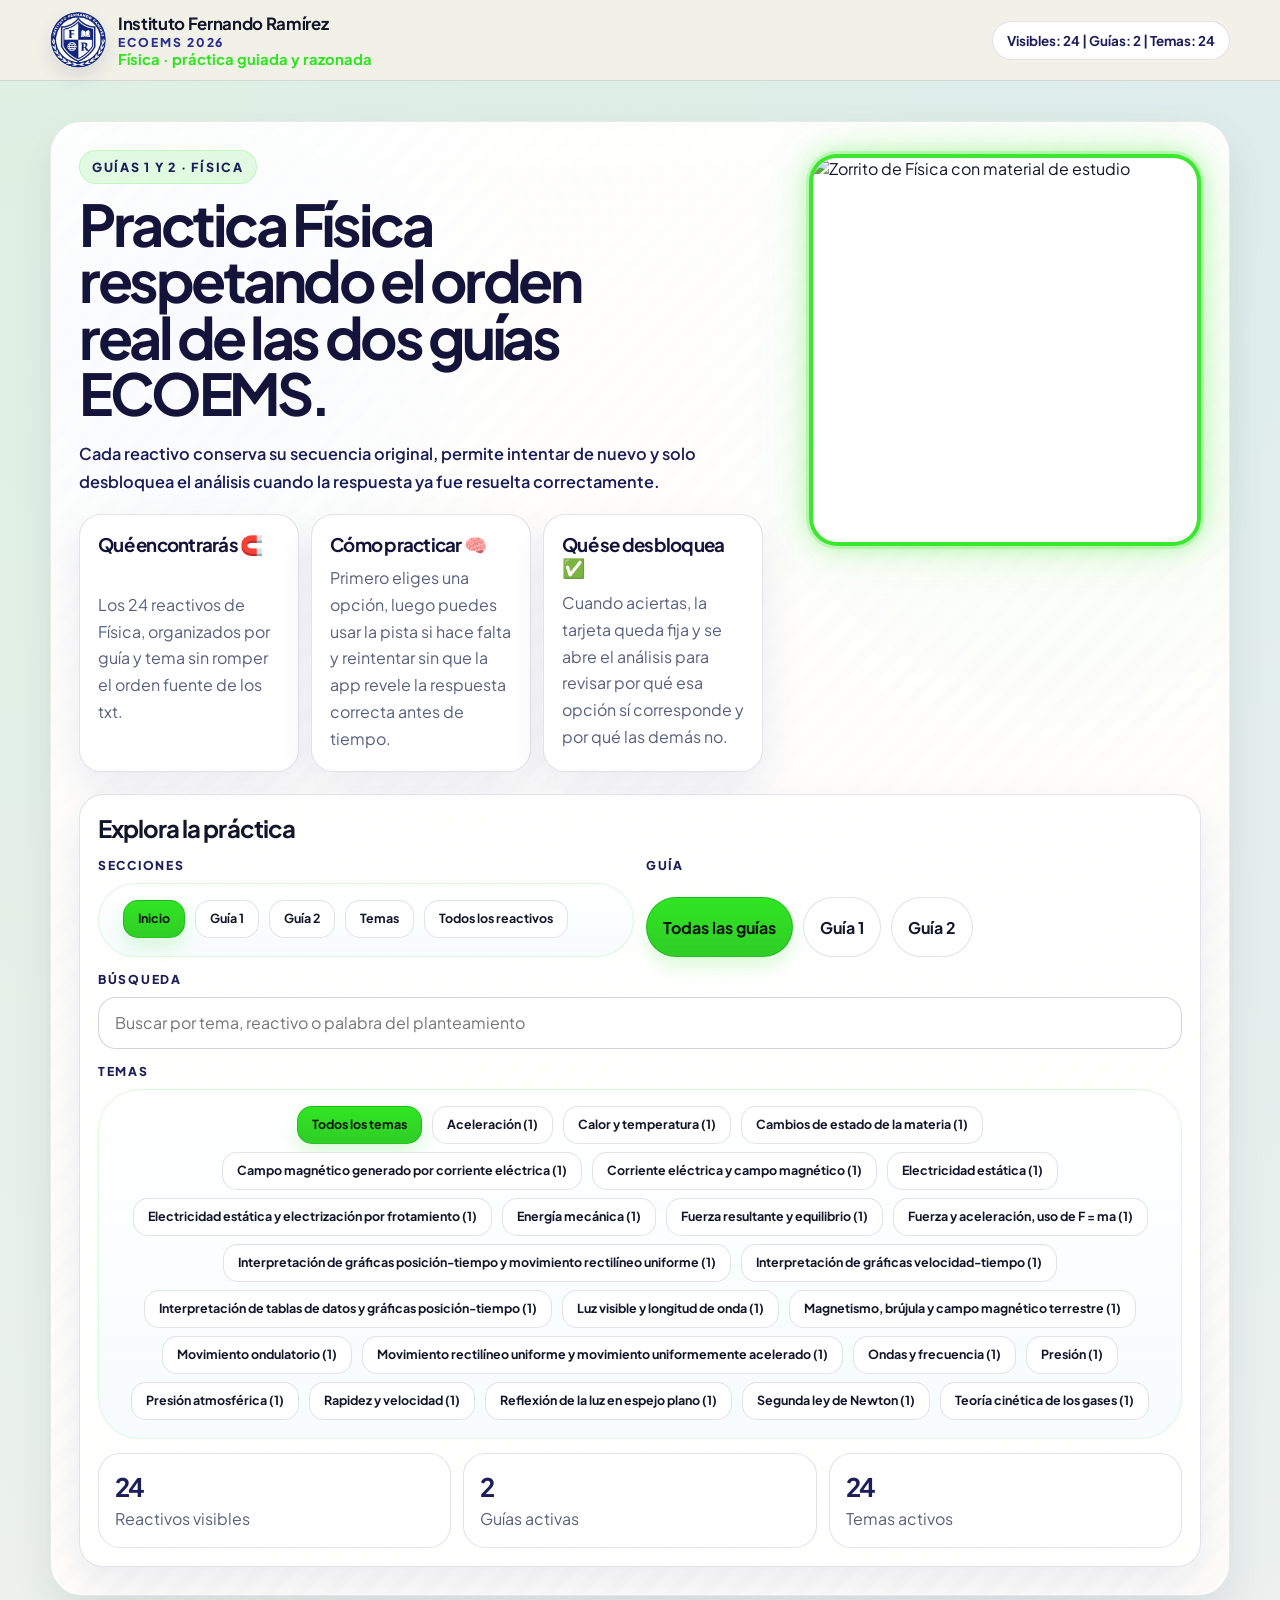
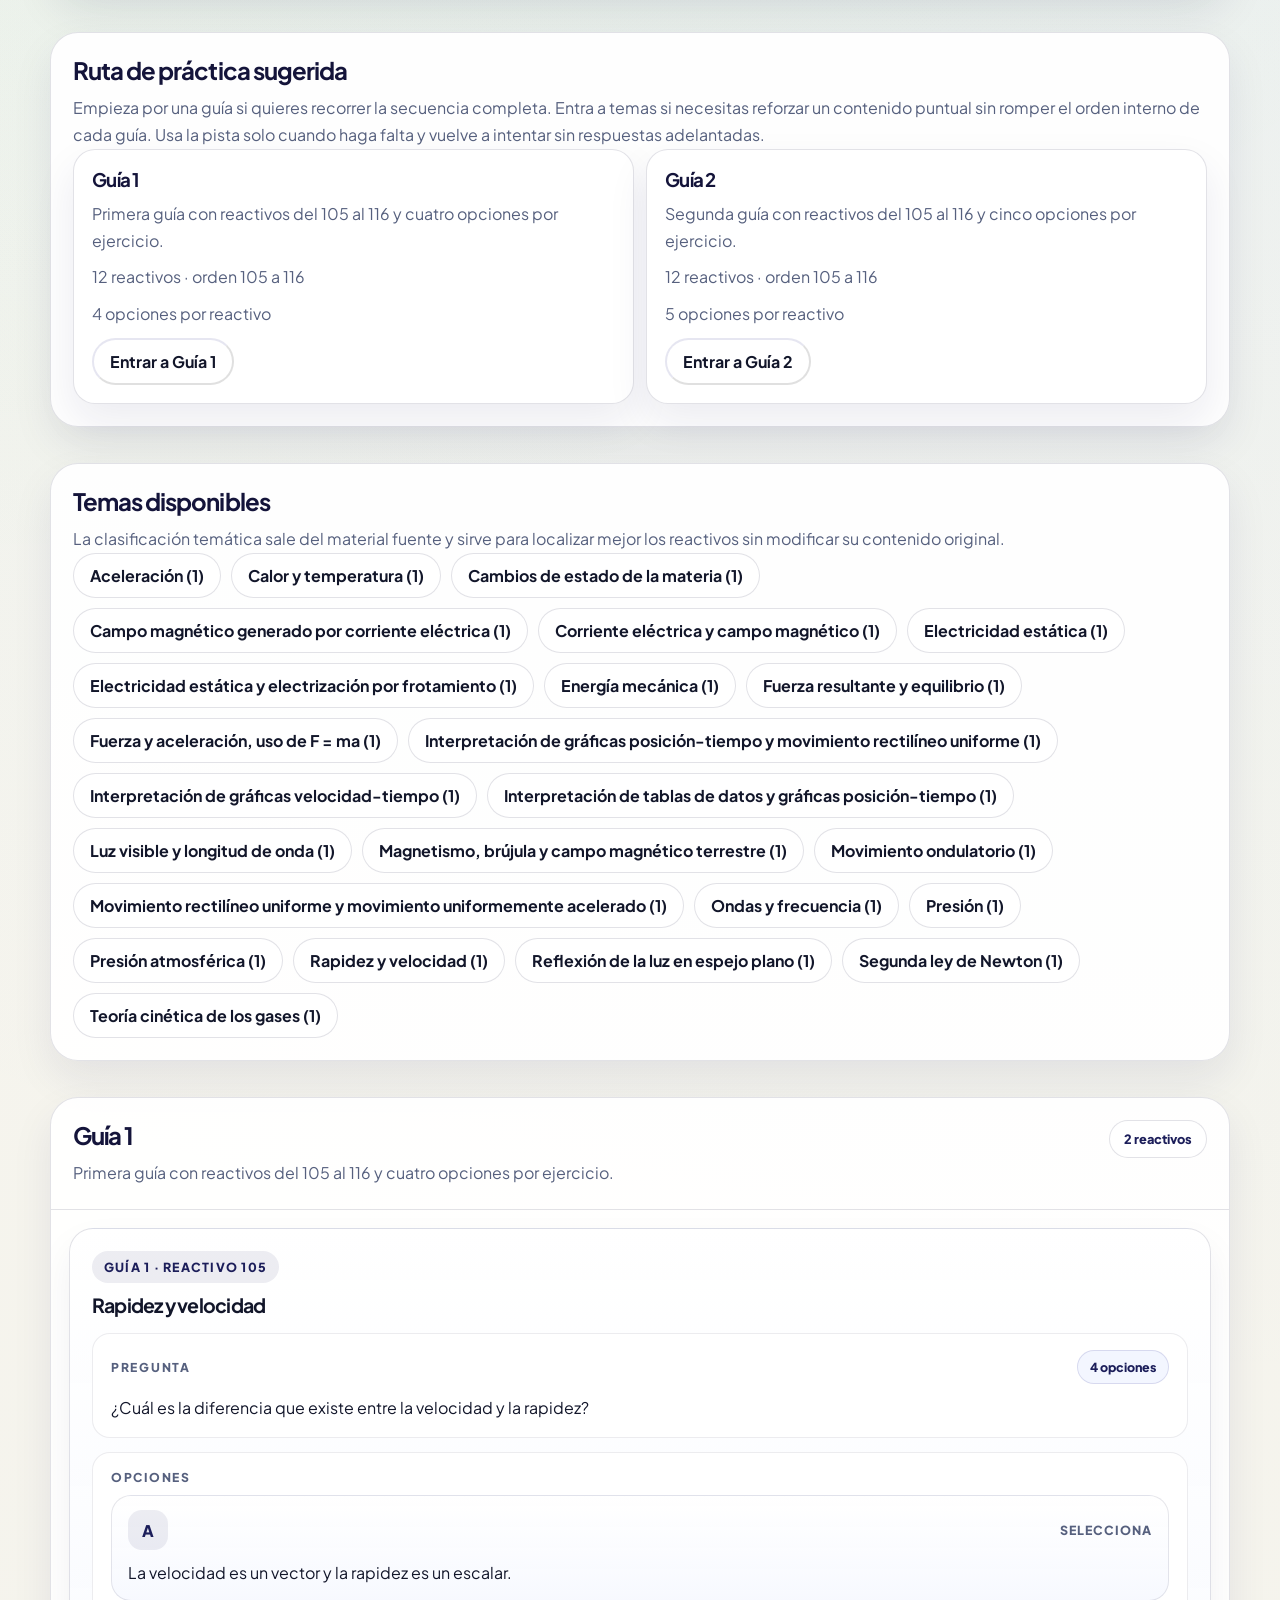
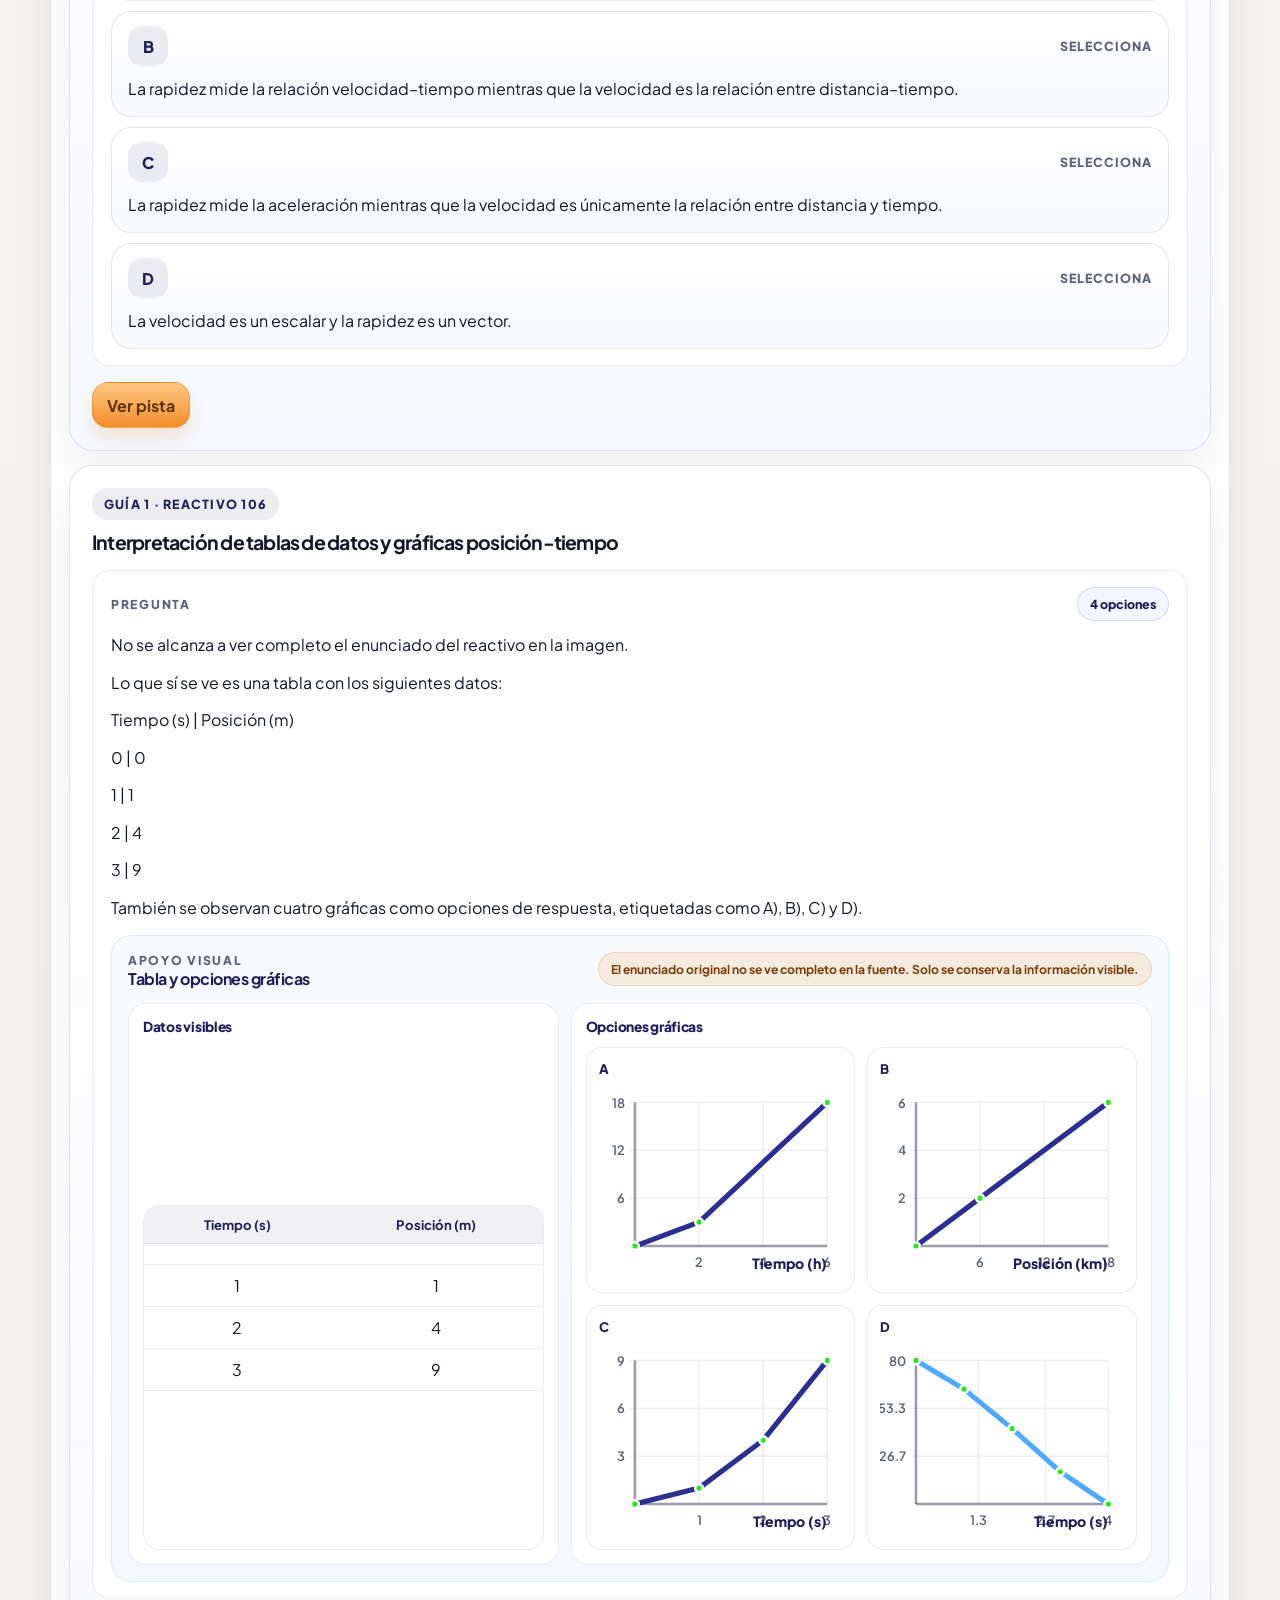
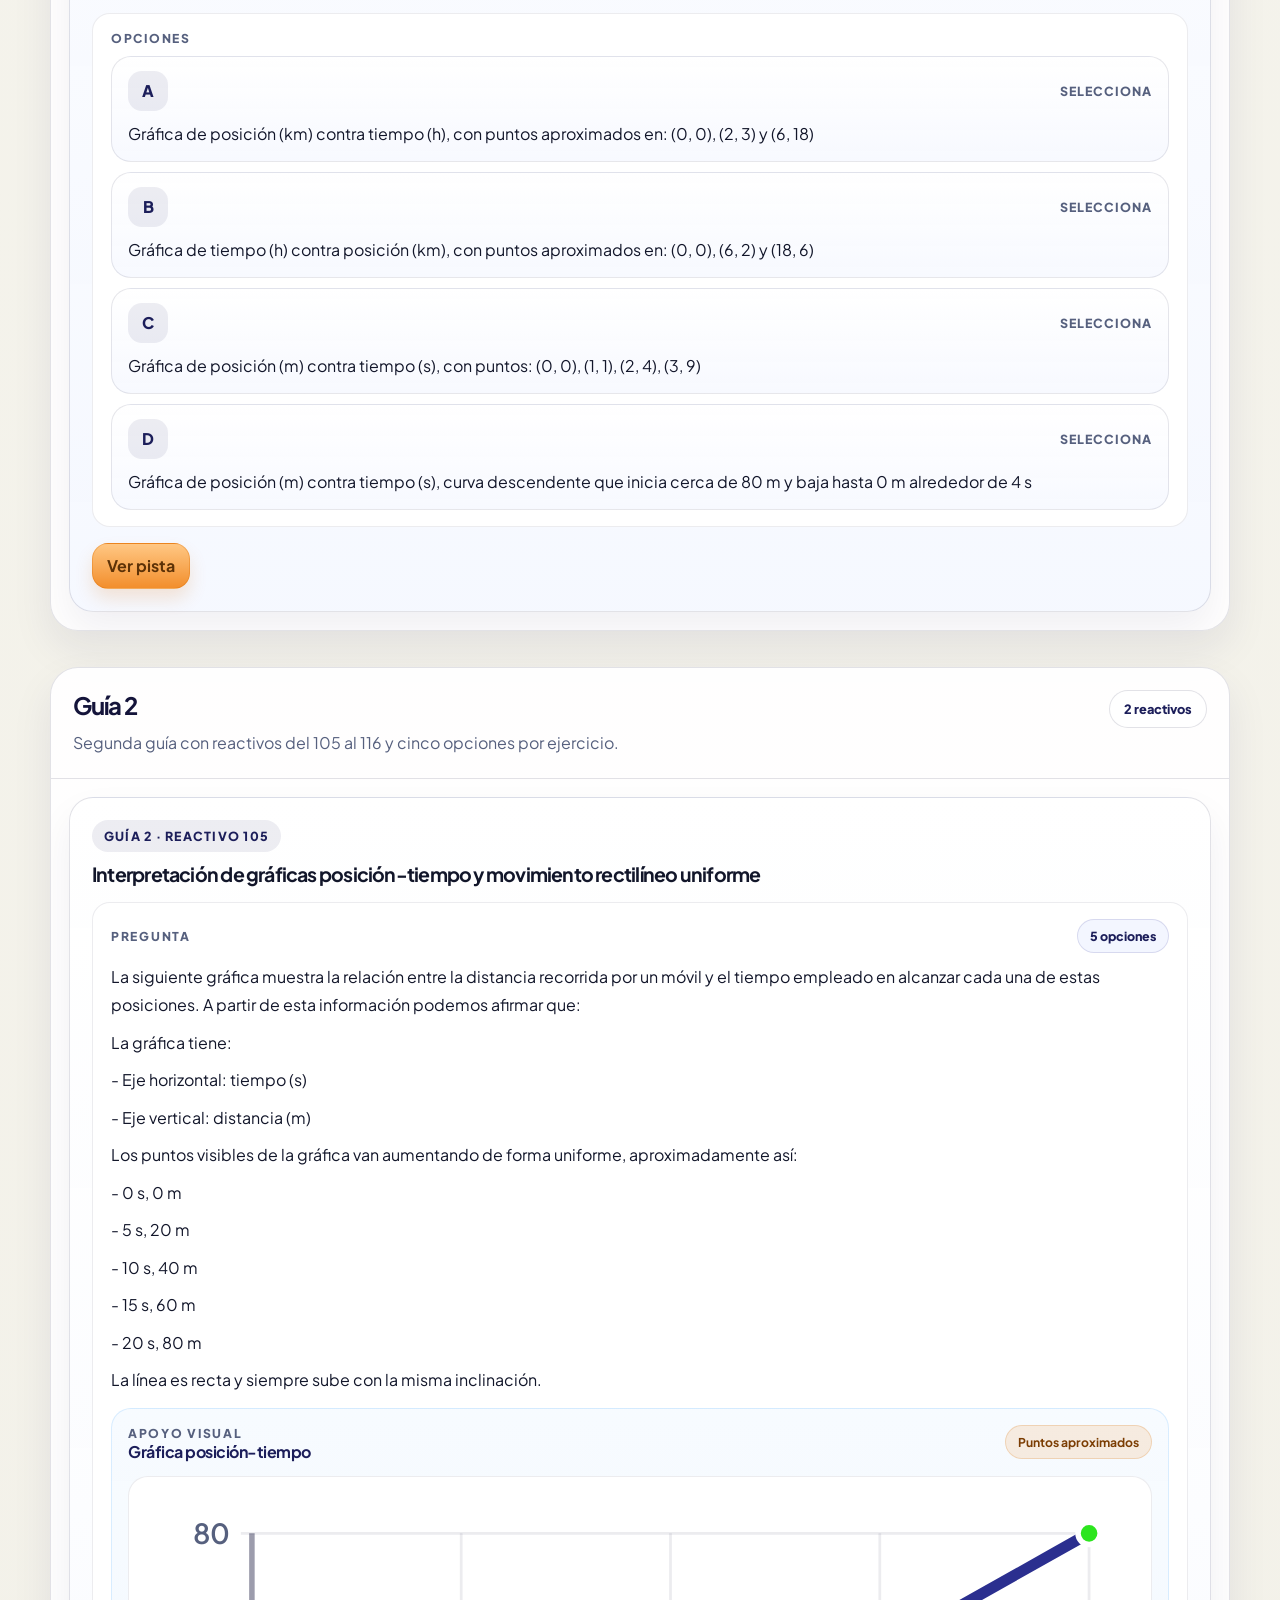
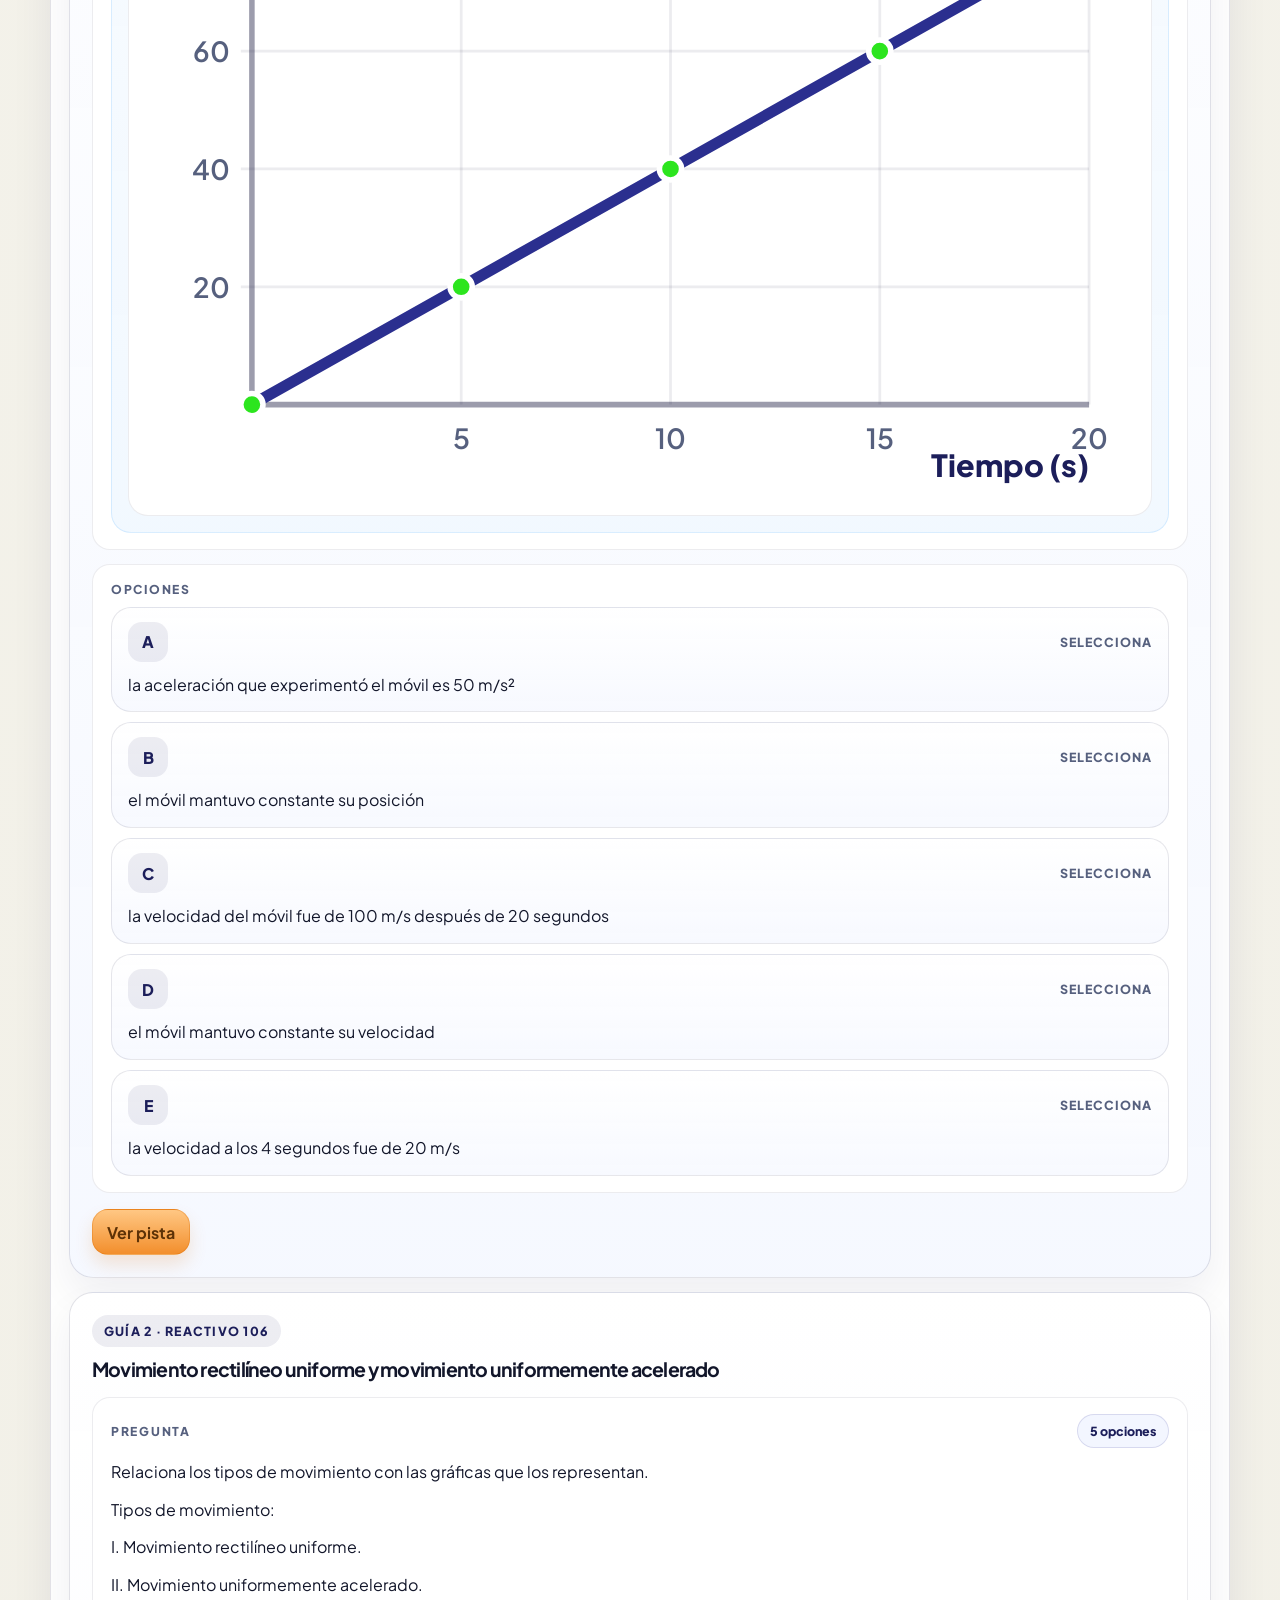
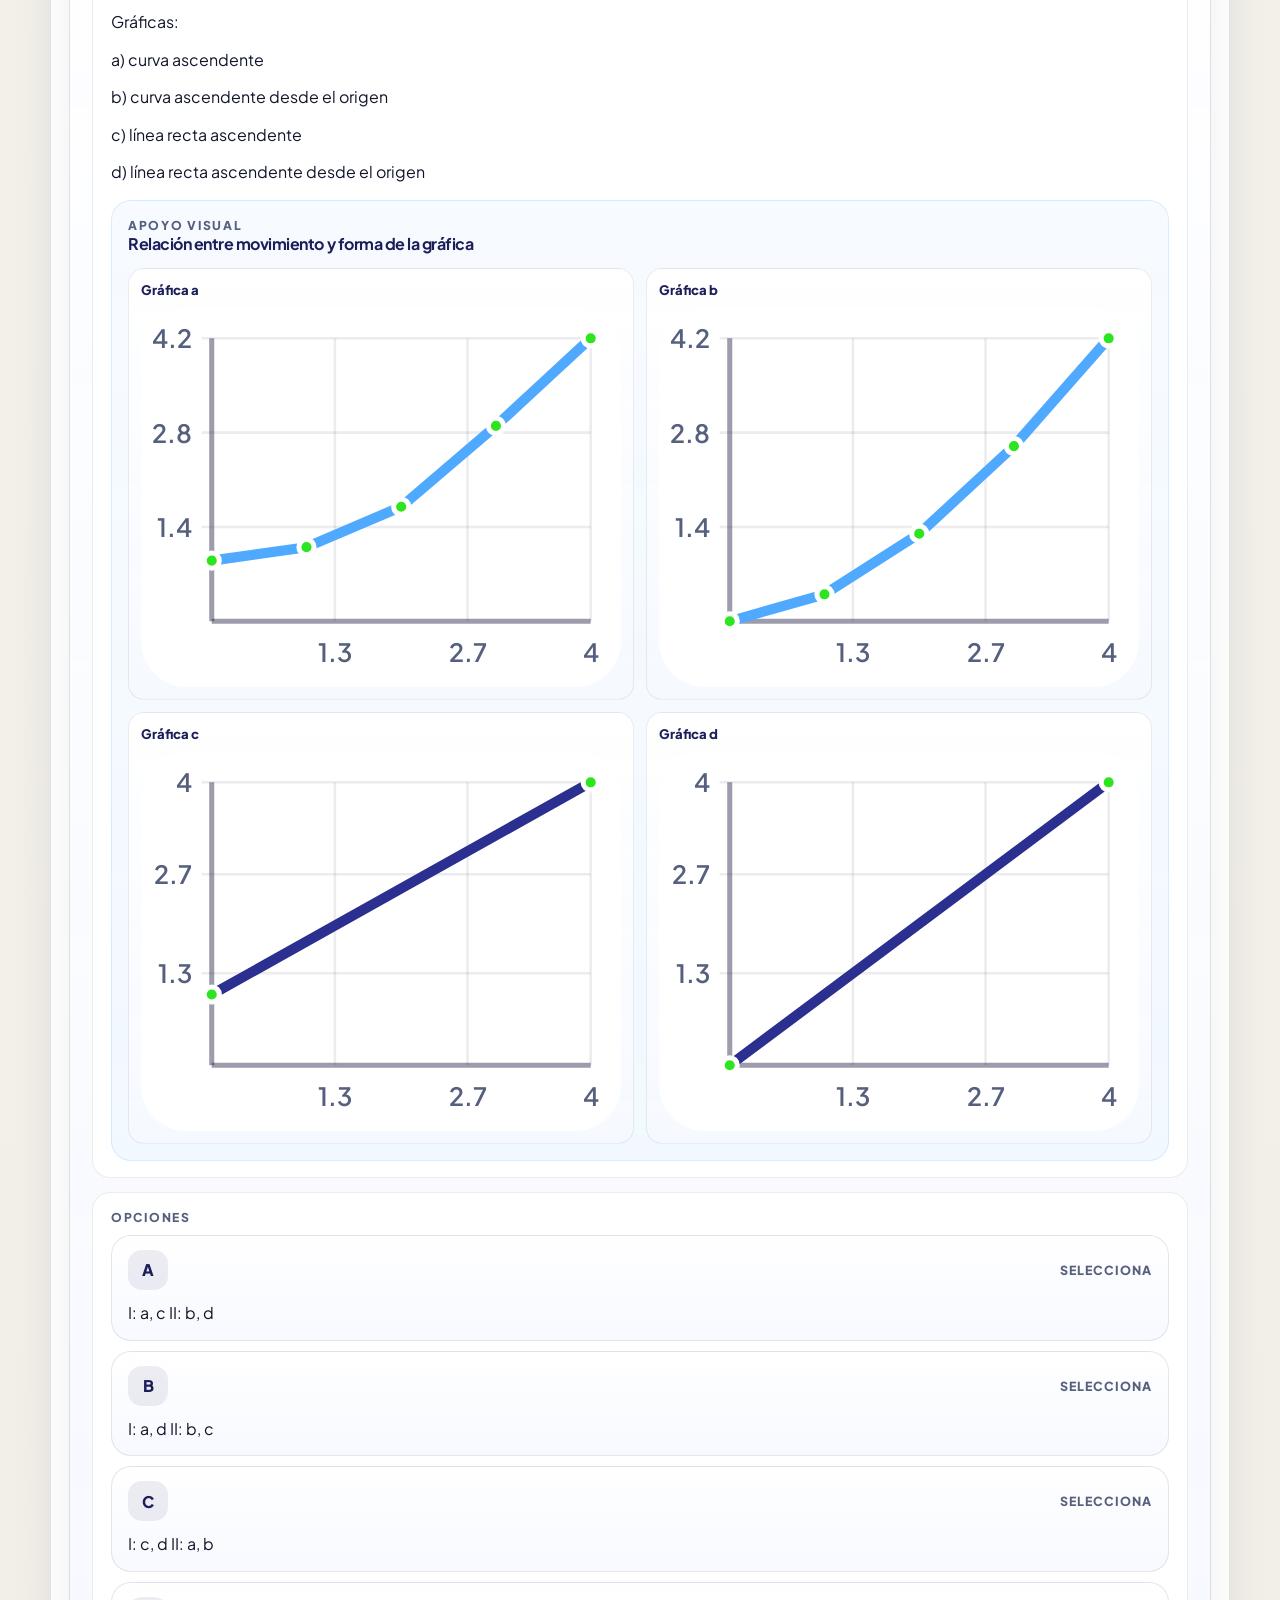
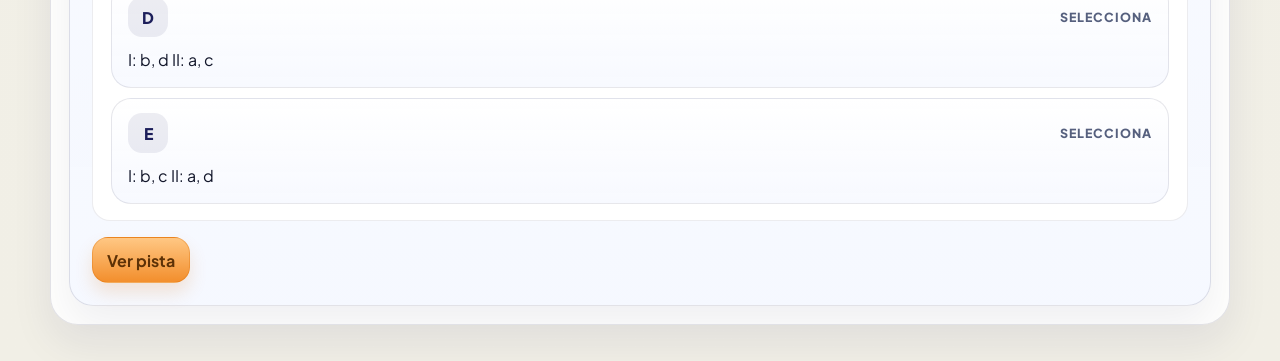
==== index-fisica.html @ e9c0f333 "Add ECOEMS physics practice app" ====
<!doctype html>
<html lang="es">
<head>
  <meta charset="UTF-8">
  <meta name="viewport" content="width=device-width,initial-scale=1">
  <title>IFR | Física</title>
  <meta name="description" content="Aplicación de práctica para Física ECOEMS 2026 con pistas breves y análisis desbloqueable tras el acierto.">
  <link rel="icon" href="favicon.svg" type="image/svg+xml">
  <link rel="preconnect" href="https://fonts.googleapis.com">
  <link rel="preconnect" href="https://fonts.gstatic.com" crossorigin>
  <link href="https://fonts.googleapis.com/css2?family=Plus+Jakarta+Sans:wght@400;500;600;700;800&display=swap" rel="stylesheet">
  <link rel="stylesheet" href="fisica-styles.css?v=20260325a">
</head>
<body>
  <header class="top">
    <div class="top-inner">
      <div class="brand">
        <img src="escudo-ifr-real.jpg" alt="Escudo del Instituto Fernando Ramírez">
        <div>
          <strong>Instituto Fernando Ramírez</strong>
          <small>ECOEMS 2026</small>
          <span>Física · práctica guiada y razonada</span>
        </div>
      </div>
      <div class="top-stats" id="topStats"></div>
    </div>
  </header>

  <main>
    <section class="hero" id="topAnchor">
      <div class="hero-copy">
        <div class="hero-intro">
          <span class="pill">Guías 1 y 2 · Física</span>
          <h1>Practica Física respetando el orden real de las dos guías ECOEMS.</h1>
        </div>
        <p class="lead">Cada reactivo conserva su secuencia original, permite intentar de nuevo y solo desbloquea el análisis cuando la respuesta ya fue resuelta correctamente.</p>

        <div class="guide-notes">
          <article class="note">
            <h3>Qué encontrarás 🧲</h3>
            <p>Los 24 reactivos de Física, organizados por guía y tema sin romper el orden fuente de los txt.</p>
          </article>
          <article class="note">
            <h3>Cómo practicar 🧠</h3>
            <p>Primero eliges una opción, luego puedes usar la pista si hace falta y reintentar sin que la app revele la respuesta correcta antes de tiempo.</p>
          </article>
          <article class="note">
            <h3>Qué se desbloquea ✅</h3>
            <p>Cuando aciertas, la tarjeta queda fija y se abre el análisis para revisar por qué esa opción sí corresponde y por qué las demás no.</p>
          </article>
        </div>
      </div>

      <aside class="hero-side">
        <div class="hero-visual">
          <img class="hero-fox" src="Gemini_Generated_Image_6k300n6k300n6k30.png" alt="Zorrito de Física con material de estudio">
        </div>
      </aside>

      <div class="filter-panel">
        <h2>Explora la práctica</h2>
        <div class="rows">
          <div class="control-block">
            <span class="control-label">Secciones</span>
            <nav class="preset-nav hero-nav" id="presetNav"></nav>
          </div>
          <div class="control-block">
            <span class="control-label">Guía</span>
            <div class="guide-chips" id="guideChips"></div>
          </div>
        </div>
        <div class="control-block">
          <span class="control-label">Búsqueda</span>
          <input id="searchInput" class="search-input" type="search" placeholder="Buscar por tema, reactivo o palabra del planteamiento">
        </div>
        <div class="control-block">
          <span class="control-label">Temas</span>
          <div class="topic-chips hero-nav compact-topics" id="topicChips"></div>
        </div>
        <div class="sum" id="metrics"></div>
      </div>
    </section>

    <section class="content" id="content"></section>
    <section class="empty" id="empty" hidden>
      <h2>No hay reactivos con ese filtro.</h2>
      <p>Ajusta la búsqueda, cambia de tema o vuelve a una vista más amplia.</p>
    </section>
  </main>

  <button class="to-top" id="toTop" type="button" aria-label="Volver al inicio" title="Volver al inicio">↑</button>

  <script src="fisica-data.js?v=20260325a"></script>
  <script src="fisica-app.js?v=20260325a"></script>
</body>
</html>
---- fisica-styles.css ----
:root{
  --n1:#1C1E5A;
  --n2:#14143A;
  --n3:#2B2F8F;
  --g:#2CE51E;
  --ok:#117D21;
  --bad:#C24529;
  --warn:#F28C28;
  --warn-deep:#D86F06;
  --sky:#4fa9ff;
  --ink:#12162a;
  --muted:#56607e;
  --line:rgba(20,20,58,.12);
  --line-strong:rgba(20,20,58,.18);
  --shadow:0 22px 52px rgba(17,22,65,.08);
  --radius-xl:30px;
  --radius-lg:24px;
  --radius-md:18px;
}
*{box-sizing:border-box}
html{scroll-behavior:smooth}
[hidden]{display:none !important}
body{
  margin:0;
  font-family:"Plus Jakarta Sans",sans-serif;
  color:var(--ink);
  background:
    radial-gradient(circle at top left,rgba(44,229,30,.07),transparent 22%),
    radial-gradient(circle at top right,rgba(79,169,255,.12),transparent 30%),
    linear-gradient(180deg,#f7f6f0 0%,#f1efe6 100%);
}
button,input{font:inherit}
button{cursor:pointer}
h1,h2,h3,h4,p{margin:0}
table{border-collapse:collapse;width:100%}
.top{
  position:sticky;
  top:0;
  z-index:50;
  background:rgba(244,241,232,.9);
  backdrop-filter:blur(14px);
  border-bottom:1px solid var(--line);
}
.top-inner,main{
  width:min(1180px,calc(100% - 24px));
  margin:0 auto;
}
.top-inner{
  display:flex;
  align-items:center;
  justify-content:space-between;
  gap:16px;
  padding:12px 0;
}
.brand{display:flex;align-items:center;gap:12px;min-width:0}
.brand img{
  width:56px;
  height:56px;
  object-fit:cover;
  border-radius:50%;
  box-shadow:0 8px 18px rgba(28,30,90,.12);
  background:#fff;
}
.brand small,.brand strong,.brand span{display:block}
.brand small{
  font-size:.76rem;
  letter-spacing:.16em;
  text-transform:uppercase;
  color:var(--n3);
  font-weight:800;
}
.brand strong{font-size:1.05rem;letter-spacing:-.02em}
.brand span{color:var(--g);font-size:.92rem;font-weight:700}
.top-stats{
  padding:10px 14px;
  border:1px solid var(--line);
  border-radius:999px;
  background:#fff;
  font-size:.84rem;
  font-weight:700;
  color:var(--n1);
}
main{padding:22px 0 36px}
.hero{
  margin-top:18px;
  display:grid;
  grid-template-columns:minmax(0,1fr) 410px;
  gap:22px 28px;
  align-items:start;
  padding:28px;
  border-radius:32px;
  background:
    linear-gradient(180deg,rgba(255,255,255,.76),rgba(255,255,255,.42)),
    radial-gradient(circle at 12% 14%,rgba(79,169,255,.12),transparent 22%),
    radial-gradient(circle at 86% 18%,rgba(44,229,30,.12),transparent 24%),
    repeating-linear-gradient(135deg,rgba(28,30,90,.015) 0,rgba(28,30,90,.015) 10px,transparent 10px,transparent 22px),
    #fffdf9;
  border:1px solid rgba(20,20,58,.08);
  box-shadow:0 18px 42px rgba(17,22,65,.08);
}
.hero-copy{
  display:grid;
  gap:18px;
  align-content:start;
}
.hero-intro{display:grid;gap:12px}
.pill{
  display:inline-flex;
  align-items:center;
  gap:8px;
  width:max-content;
  padding:8px 12px;
  border-radius:999px;
  background:rgba(44,229,30,.12);
  border:1px solid rgba(44,229,30,.18);
  color:var(--n1);
  font-size:.78rem;
  text-transform:uppercase;
  letter-spacing:.14em;
  font-weight:800;
}
.hero h1{
  font-size:clamp(2rem,4.8vw,3.6rem);
  line-height:.98;
  letter-spacing:-.06em;
  max-width:13ch;
  color:var(--n2);
}
.hero p{color:var(--muted);line-height:1.72}
.hero .lead{
  color:var(--n1);
  font-size:1.02rem;
  font-weight:600;
  max-width:60ch;
}
.guide-notes,.filter-panel{grid-column:1/-1}
.preset-nav,.guide-chips,.topic-chips,.quick-topics{display:flex;flex-wrap:wrap;gap:10px}
.preset-nav button,.guide-chips button,.topic-chips button,.quick-topics button,.to-top{
  border:1px solid transparent;
  transition:transform .2s ease,box-shadow .2s ease,border-color .2s ease,background .2s ease,color .2s ease;
}
.preset-nav button,.guide-chips button,.topic-chips button,.quick-topics button,.chip,.action{
  padding:11px 16px;
  border-radius:999px;
  font-weight:700;
  background:#fff;
  color:var(--ink);
  border-color:var(--line);
}
.preset-nav button.active,.guide-chips button.active,.topic-chips button.active,.quick-topics button.active,.chip.active{
  background:linear-gradient(180deg,rgba(44,229,30,.98),rgba(35,202,25,.94));
  color:#08110a;
  border-color:rgba(17,125,33,.34);
  box-shadow:0 10px 18px rgba(44,229,30,.16);
}
.preset-nav button:hover,.guide-chips button:hover,.topic-chips button:hover,.quick-topics button:hover,.chip:hover,.action:hover,.to-top:hover{transform:translateY(-2px)}
.hero-side{
  display:flex;
  align-items:flex-end;
  justify-content:flex-end;
  padding-top:4px;
  padding-left:18px;
}
.hero-visual{
  width:min(100%,410px);
  display:flex;
  align-items:flex-end;
  justify-content:flex-end;
}
.hero-fox{
  width:min(100%,410px);
  height:auto;
  display:block;
  aspect-ratio:1/1;
  object-fit:cover;
  object-position:center;
  border-radius:28px;
  border:4px solid rgba(44,229,30,.92);
  background:#fff;
  box-shadow:0 0 0 3px rgba(44,229,30,.18),0 0 24px rgba(44,229,30,.34),0 0 56px rgba(44,229,30,.12);
}
.guide-notes{
  display:grid;
  grid-template-columns:repeat(3,minmax(0,1fr));
  gap:12px;
}
.note,.info-card,.panel,.section,.empty,.filter-panel{
  border:1px solid var(--line);
  background:rgba(255,255,255,.92);
  box-shadow:0 18px 42px rgba(28,30,90,.08);
}
.note{
  border-radius:22px;
  padding:18px;
  background:#fff;
  display:grid;
  gap:8px;
}
.info-card{
  padding:18px;
  border-radius:22px;
  background:#fff;
  display:grid;
  gap:10px;
}
.info-card .chip{width:max-content}
.note h3,.info-card h3,.panel h2,.section h2{letter-spacing:-.04em;color:var(--n2)}
.note p,.info-card p,.panel p,.section p{color:var(--muted);line-height:1.68}
.filter-panel{
  display:grid;
  gap:14px;
  padding:18px;
  border-radius:24px;
  background:rgba(255,255,255,.78);
}
.filter-panel h2{letter-spacing:-.04em}
.rows{display:grid;grid-template-columns:repeat(2,minmax(0,1fr));gap:12px}
.control-block{display:grid;gap:10px}
.control-label{
  font-size:.76rem;
  text-transform:uppercase;
  letter-spacing:.14em;
  color:var(--n1);
  font-weight:800;
}
.hero-nav{
  display:flex;
  flex-wrap:wrap;
  gap:8px 10px;
  align-items:flex-start;
  align-content:flex-start;
  justify-content:flex-start;
  padding:16px 24px 18px;
  border:1px solid rgba(44,229,30,.16);
  background:linear-gradient(180deg,rgba(255,255,255,.96),rgba(246,251,255,.92));
  border-radius:42px;
}
.hero-nav .chip{
  display:inline-flex;
  align-items:center;
  justify-content:center;
  min-height:38px;
  padding:8px 14px;
  border-radius:15px;
  text-align:center;
  font-size:.78rem;
  line-height:1.1;
}
.compact-topics{justify-content:center}
.search-input{
  width:100%;
  min-height:52px;
  padding:0 16px;
  border-radius:18px;
  border:1px solid var(--line-strong);
  background:#fff;
  color:var(--ink);
  outline:none;
}
.search-input:focus{
  border-color:rgba(43,47,143,.32);
  box-shadow:0 0 0 4px rgba(43,47,143,.08);
}
.sum{display:grid;grid-template-columns:repeat(3,minmax(0,1fr));gap:12px}
.sum div{
  border:1px solid var(--line);
  border-radius:22px;
  background:#fff;
  padding:16px;
}
.sum b{display:block;font-size:1.6rem;letter-spacing:-.06em;color:var(--n1)}
.sum span{display:block;margin-top:4px;color:var(--muted);line-height:1.5}
.hero-grid{display:grid;grid-template-columns:repeat(2,minmax(0,1fr));gap:12px}
.panel,.section{
  margin-top:18px;
  border-radius:28px;
}
.panel{padding:22px}
.section{overflow:hidden}
.content{display:grid;gap:18px;margin-top:18px}
.section-head,.guide-split-head{
  display:flex;
  justify-content:space-between;
  align-items:flex-start;
  gap:14px;
  flex-wrap:wrap;
  padding:22px;
  border-bottom:1px solid var(--line);
}
.panel h2,.section h2{margin-bottom:10px}
.cards{display:grid;gap:14px;padding:18px}
.count{
  display:inline-flex;
  align-items:center;
  padding:10px 14px;
  border-radius:999px;
  border:1px solid var(--line);
  background:#fff;
  color:var(--n1);
  font-size:.8rem;
  font-weight:800;
}
.card{
  display:grid;
  gap:16px;
  padding:22px;
  border-radius:var(--radius-lg);
  border:1px solid var(--line);
  background:linear-gradient(180deg,rgba(255,255,255,.98),rgba(245,248,255,.95));
  box-shadow:0 18px 38px rgba(17,22,65,.06);
}
.block{
  display:grid;
  gap:10px;
  padding:16px 18px;
  border-radius:var(--radius-md);
  background:#fff;
  border:1px solid rgba(20,20,58,.08);
}
.meta{
  font-size:.76rem;
  text-transform:uppercase;
  letter-spacing:.14em;
  color:var(--muted);
  font-weight:800;
}
.head{display:flex;justify-content:space-between;align-items:flex-start;gap:14px}
.type{
  display:inline-flex;
  align-items:center;
  gap:8px;
  padding:8px 12px;
  border-radius:999px;
  background:rgba(28,30,90,.08);
  color:var(--n1);
  font-size:.78rem;
  font-weight:800;
  letter-spacing:.1em;
  text-transform:uppercase;
  margin-bottom:10px;
}
.card h3{font-size:1.22rem;letter-spacing:-.04em}
.layout{display:grid;gap:14px}
.problem-head{
  display:flex;
  justify-content:space-between;
  align-items:center;
  gap:10px;
  flex-wrap:wrap;
}
.reactivo-chip{
  display:inline-flex;
  align-items:center;
  padding:8px 12px;
  border-radius:999px;
  border:1px solid rgba(43,47,143,.14);
  background:rgba(243,246,255,.98);
  color:var(--n1);
  font-size:.78rem;
  font-weight:800;
}
.question{display:grid;gap:10px}
.question p,.support p,.text p{line-height:1.72;color:var(--ink)}
.visual-support{
  display:grid;
  gap:14px;
  margin-top:4px;
  padding:16px;
  border-radius:20px;
  border:1px solid rgba(79,169,255,.18);
  background:linear-gradient(180deg,rgba(247,251,255,.98),rgba(241,248,255,.96));
}
.visual-head{
  display:flex;
  justify-content:space-between;
  align-items:flex-start;
  gap:12px;
  flex-wrap:wrap;
}
.visual-head h4{font-size:1rem;letter-spacing:-.03em;color:var(--n1)}
.visual-badge{
  display:inline-flex;
  align-items:center;
  padding:8px 12px;
  border-radius:999px;
  background:rgba(242,140,40,.14);
  color:#7b3d03;
  border:1px solid rgba(216,111,6,.2);
  font-size:.76rem;
  font-weight:700;
}
.visual-grid{
  display:grid;
  gap:12px;
}
.visual-grid.split{grid-template-columns:minmax(0,1fr) minmax(0,1.35fr)}
.visual-card{
  display:grid;
  gap:12px;
  padding:14px;
  border-radius:18px;
  background:#fff;
  border:1px solid rgba(20,20,58,.08);
}
.visual-card-head{
  font-size:.86rem;
  font-weight:800;
  color:var(--n1);
  letter-spacing:-.02em;
}
.single-chart{
  padding:12px;
  border-radius:20px;
  background:#fff;
  border:1px solid rgba(20,20,58,.08);
}
.data-table{
  overflow:auto;
  border-radius:16px;
  border:1px solid rgba(20,20,58,.08);
}
.data-table th,.data-table td{
  padding:10px 12px;
  text-align:center;
  border-bottom:1px solid rgba(20,20,58,.08);
}
.data-table th{
  background:rgba(28,30,90,.06);
  color:var(--n1);
  font-size:.82rem;
}
.mini-chart-grid{
  display:grid;
  grid-template-columns:repeat(2,minmax(0,1fr));
  gap:12px;
}
.mini-chart-card{
  display:grid;
  gap:10px;
  padding:12px;
  border-radius:16px;
  background:#fff;
  border:1px solid rgba(20,20,58,.08);
}
.mini-chart-card.abstract{background:linear-gradient(180deg,rgba(255,255,255,.98),rgba(245,249,255,.96))}
.mini-chart-head{
  display:flex;
  align-items:center;
  justify-content:space-between;
  gap:8px;
  color:var(--n1);
  font-size:.82rem;
  font-weight:800;
}
.mini-chart-head span{
  display:inline-flex;
  align-items:center;
  gap:8px;
}
.chart-axis{
  stroke:rgba(20,20,58,.42);
  stroke-width:2;
}
.chart-grid{
  stroke:rgba(20,20,58,.08);
  stroke-width:1;
}
.chart-line{
  fill:none;
  stroke:var(--n3);
  stroke-width:4;
  stroke-linecap:round;
  stroke-linejoin:round;
}
.chart-line.curve{stroke:var(--sky)}
.chart-point{
  fill:var(--g);
  stroke:#fff;
  stroke-width:2;
}
.chart-tick{
  fill:var(--muted);
  font-size:10px;
  font-weight:600;
}
.chart-label{
  fill:var(--n1);
  font-size:11px;
  font-weight:800;
}
.chart-label-y{transform:rotate(-90deg);transform-origin:0 0}
.opts,.analysis-grid{display:grid;gap:10px}
.opt{
  display:grid;
  gap:10px;
  text-align:left;
  padding:14px 16px;
  border-radius:20px;
  border:1px solid rgba(20,20,58,.1);
  background:linear-gradient(180deg,rgba(255,255,255,.98),rgba(247,249,255,.96));
  color:var(--ink);
  transition:transform .2s ease,box-shadow .24s ease,border-color .24s ease,background .24s ease,opacity .24s ease;
}
.opt:hover{transform:translateY(-2px);box-shadow:0 12px 24px rgba(17,22,65,.08)}
.opt:focus-visible{
  outline:none;
  box-shadow:0 0 0 4px rgba(43,47,143,.14),0 12px 24px rgba(17,22,65,.08);
}
.opt:disabled{cursor:default}
.opt:disabled:hover{transform:none}
.opt .row{
  display:flex;
  align-items:center;
  justify-content:space-between;
  gap:12px;
}
.opt .let,.badge{
  display:grid;
  place-items:center;
  width:40px;
  height:40px;
  border-radius:14px;
  background:rgba(28,30,90,.08);
  color:var(--n1);
  font-weight:800;
}
.opt .lab{
  margin-left:auto;
  color:var(--muted);
  font-size:.78rem;
  font-weight:800;
  text-transform:uppercase;
  letter-spacing:.08em;
}
.opt-text{line-height:1.62}
.opt.is-locked{
  opacity:.72;
  background:linear-gradient(180deg,rgba(251,252,255,.98),rgba(244,246,251,.96));
}
.opt.is-correct{
  border-color:rgba(17,125,33,.34);
  background:linear-gradient(180deg,rgba(241,255,238,.98),rgba(232,250,228,.96));
  box-shadow:0 0 0 1px rgba(17,125,33,.12),0 0 0 6px rgba(44,229,30,.08),0 0 28px rgba(44,229,30,.18);
}
.opt.is-correct .let{
  background:rgba(44,229,30,.16);
  color:var(--ok);
}
.opt.is-correct .lab{color:var(--ok)}
.opt.is-wrong{
  border-color:rgba(194,69,41,.32);
  background:linear-gradient(180deg,rgba(255,245,241,.98),rgba(255,236,230,.96));
  box-shadow:0 0 0 1px rgba(194,69,41,.12),0 0 0 6px rgba(194,69,41,.07),0 0 24px rgba(194,69,41,.16);
}
.opt.is-wrong .let{
  background:rgba(194,69,41,.14);
  color:var(--bad);
}
.opt.is-wrong .lab{color:var(--bad)}
.actions.act{display:flex;flex-wrap:wrap;gap:10px}
.action{
  min-height:46px;
  padding:11px 14px;
  border-radius:16px;
  border:1px solid var(--line);
  background:#fff;
  color:var(--ink);
  font-weight:700;
}
.action.retry-action{
  background:linear-gradient(180deg,rgba(28,30,90,.98),rgba(43,47,143,.96));
  border-color:rgba(28,30,90,.2);
  color:#fff;
  box-shadow:0 10px 18px rgba(28,30,90,.16);
}
.action.hint-action{
  background:linear-gradient(180deg,rgba(255,198,129,.98),rgba(242,140,40,.98));
  border-color:rgba(216,111,6,.32);
  color:#5d3207;
  box-shadow:0 10px 18px rgba(216,111,6,.16);
}
.action.hint-action.open{
  background:linear-gradient(180deg,rgba(242,140,40,.98),rgba(216,111,6,.98));
  border-color:rgba(168,85,9,.28);
  color:#fff8ef;
}
.support{
  display:grid;
  gap:10px;
  padding:18px;
  border-radius:var(--radius-md);
  border:1px solid var(--line);
  background:linear-gradient(180deg,rgba(255,255,255,.98),rgba(242,246,255,.94));
  scroll-margin-top:100px;
}
.support.hint{
  border-color:rgba(216,111,6,.28);
  background:linear-gradient(180deg,rgba(255,247,238,.98),rgba(255,231,199,.96));
  box-shadow:0 16px 34px rgba(216,111,6,.14);
}
.attempt-state{
  display:grid;
  gap:8px;
  padding:16px 18px;
  border-radius:18px;
  border:1px solid rgba(20,20,58,.1);
  background:#fff;
}
.attempt-state.warning{
  border-color:rgba(194,69,41,.18);
  background:linear-gradient(180deg,rgba(255,247,243,.98),rgba(255,236,229,.96));
}
.attempt-state.success{
  border-color:rgba(17,125,33,.2);
  background:linear-gradient(180deg,rgba(244,255,241,.98),rgba(232,250,228,.96));
}
.feedback-stack{display:grid;gap:12px}
.solved-panel{
  background:linear-gradient(180deg,rgba(255,255,255,.98),rgba(244,247,255,.96));
  border-color:rgba(43,47,143,.12);
}
.solved-panel.final{
  border-color:rgba(17,125,33,.18);
  background:linear-gradient(180deg,rgba(246,255,244,.98),rgba(234,249,230,.96));
}
.analysis{
  padding:14px 16px;
  border-radius:16px;
  border:1px solid rgba(20,20,58,.08);
  background:#fff;
}
.analysis-head{
  display:flex;
  align-items:center;
  gap:10px;
  margin-bottom:6px;
  color:var(--n1);
  letter-spacing:-.02em;
}
.badge{
  width:38px;
  height:38px;
  border-radius:12px;
}
.empty{text-align:center;display:grid;gap:10px;padding:34px 24px}
.to-top{
  position:fixed;
  right:max(18px,calc(env(safe-area-inset-right) + 12px));
  bottom:max(18px,calc(env(safe-area-inset-bottom) + 12px));
  width:58px;
  height:58px;
  border-radius:18px;
  border:1px solid rgba(43,47,143,.18);
  background:linear-gradient(180deg,var(--n1),var(--n3));
  color:#fff;
  font-size:1.35rem;
  display:grid;
  place-items:center;
  box-shadow:0 18px 34px rgba(28,30,90,.24);
  opacity:0;
  transform:translateY(14px);
  pointer-events:none;
  transition:opacity .24s ease,transform .24s ease;
  z-index:60;
}
.to-top.show{opacity:1;transform:translateY(0);pointer-events:auto}
@media (max-width:1024px){
  .hero,.rows{grid-template-columns:1fr}
  .guide-notes,.hero-grid,.sum,.visual-grid.split{grid-template-columns:repeat(2,minmax(0,1fr))}
  .hero-side{justify-content:center;padding:0}
}
@media (max-width:760px){
  .top-inner,main{width:min(100% - 16px,1180px)}
  .top-inner{align-items:flex-start;flex-direction:column}
  .top-stats{width:100%}
  .hero,.panel,.section,.filter-panel,.card,.empty{padding:18px}
  .guide-notes,.hero-grid,.sum,.rows,.mini-chart-grid,.visual-grid.split{grid-template-columns:1fr}
  .hero-nav{border-radius:24px;padding:14px 16px}
  .hero-fox{width:min(100%,360px)}
  .problem-head{align-items:flex-start}
  .opt{padding:12px 14px}
  .opt .row{align-items:flex-start}
  .opt .let,.badge{width:36px;height:36px;border-radius:12px}
  .opt .lab{font-size:.72rem}
  .chart-label-y{display:none}
}
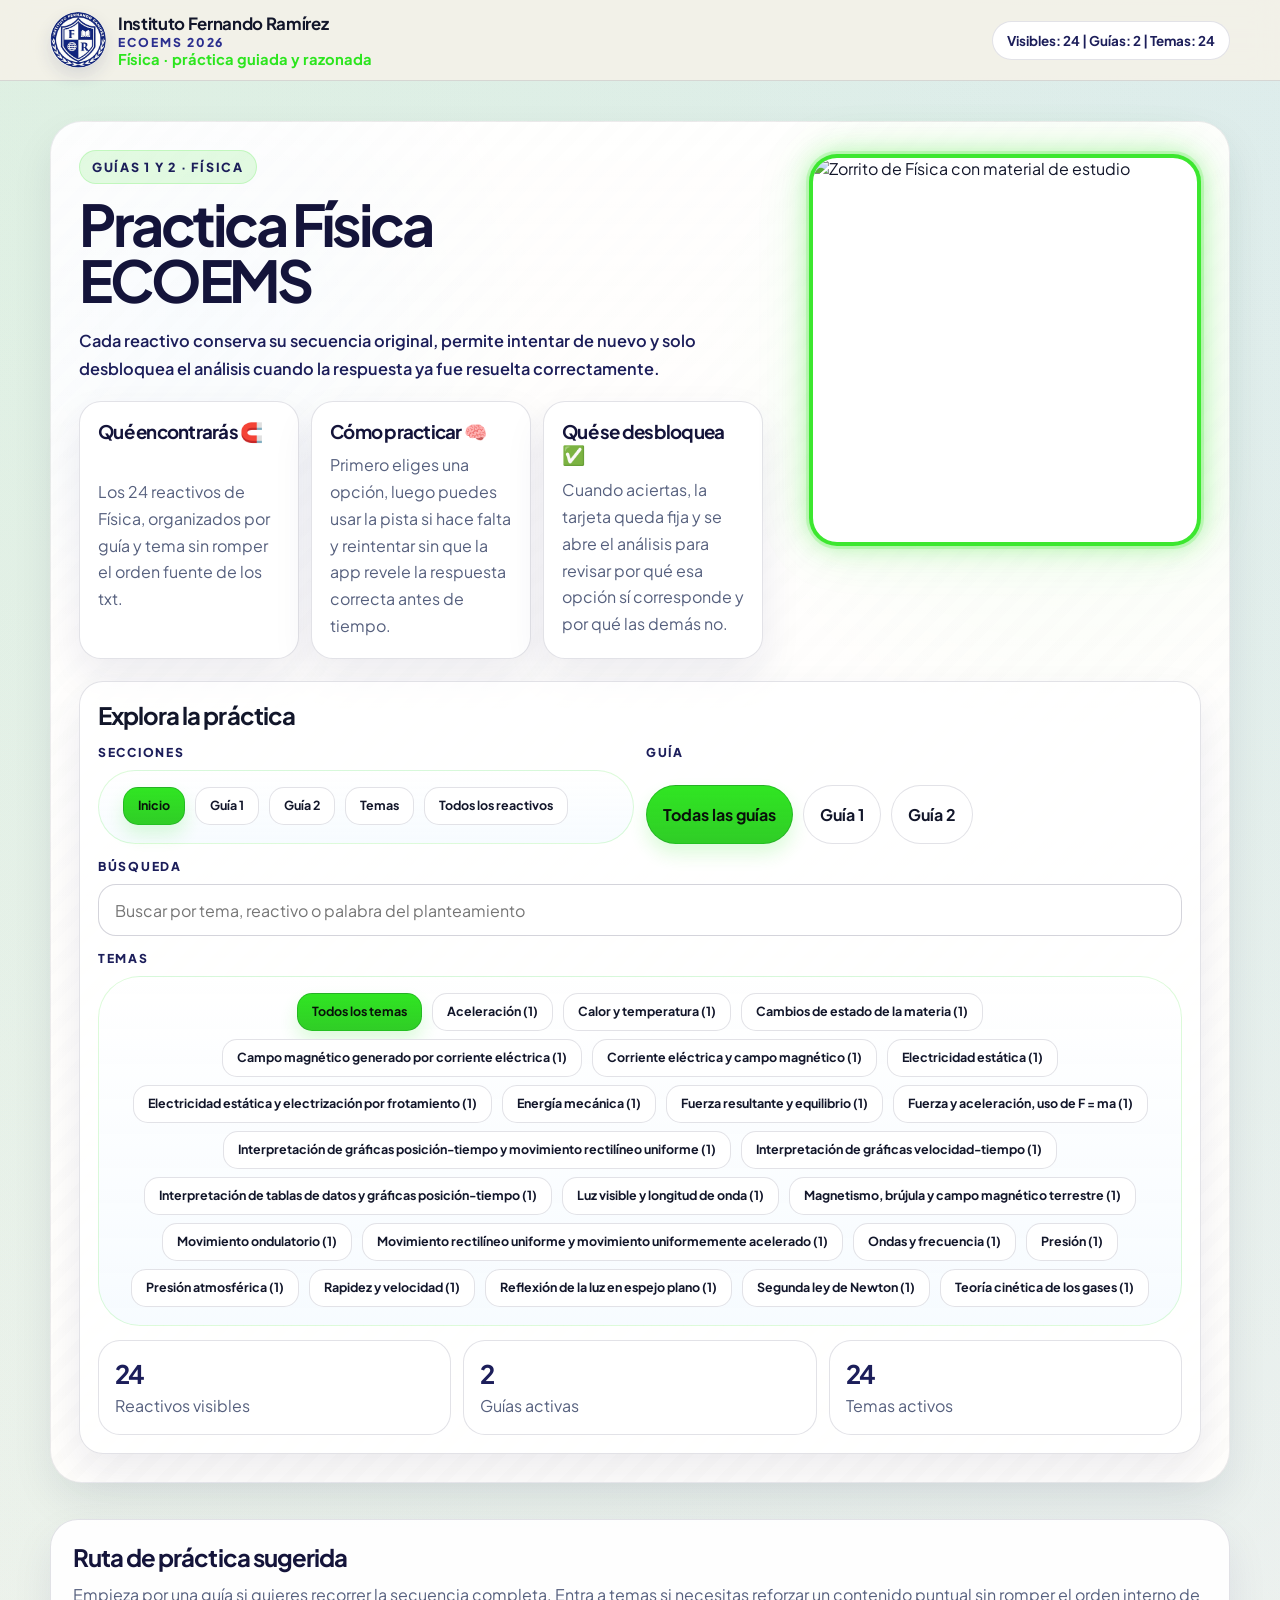
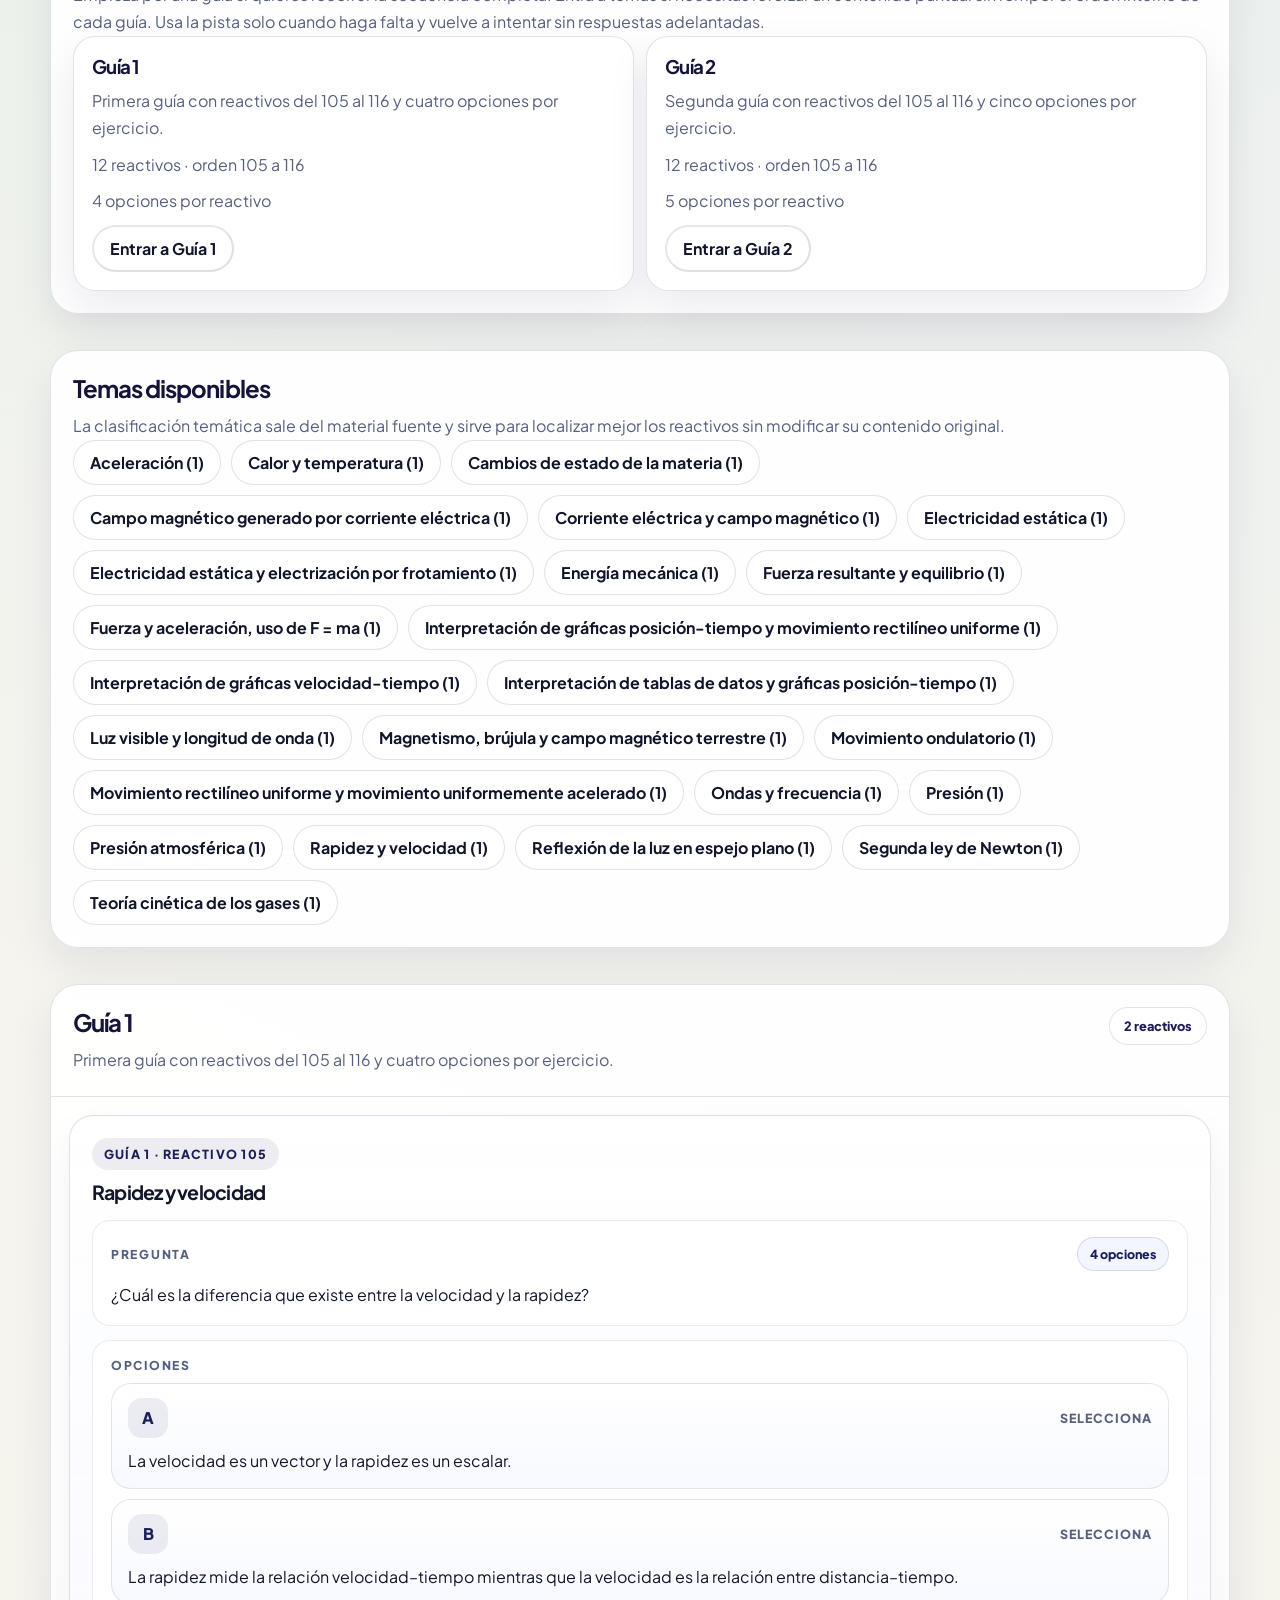
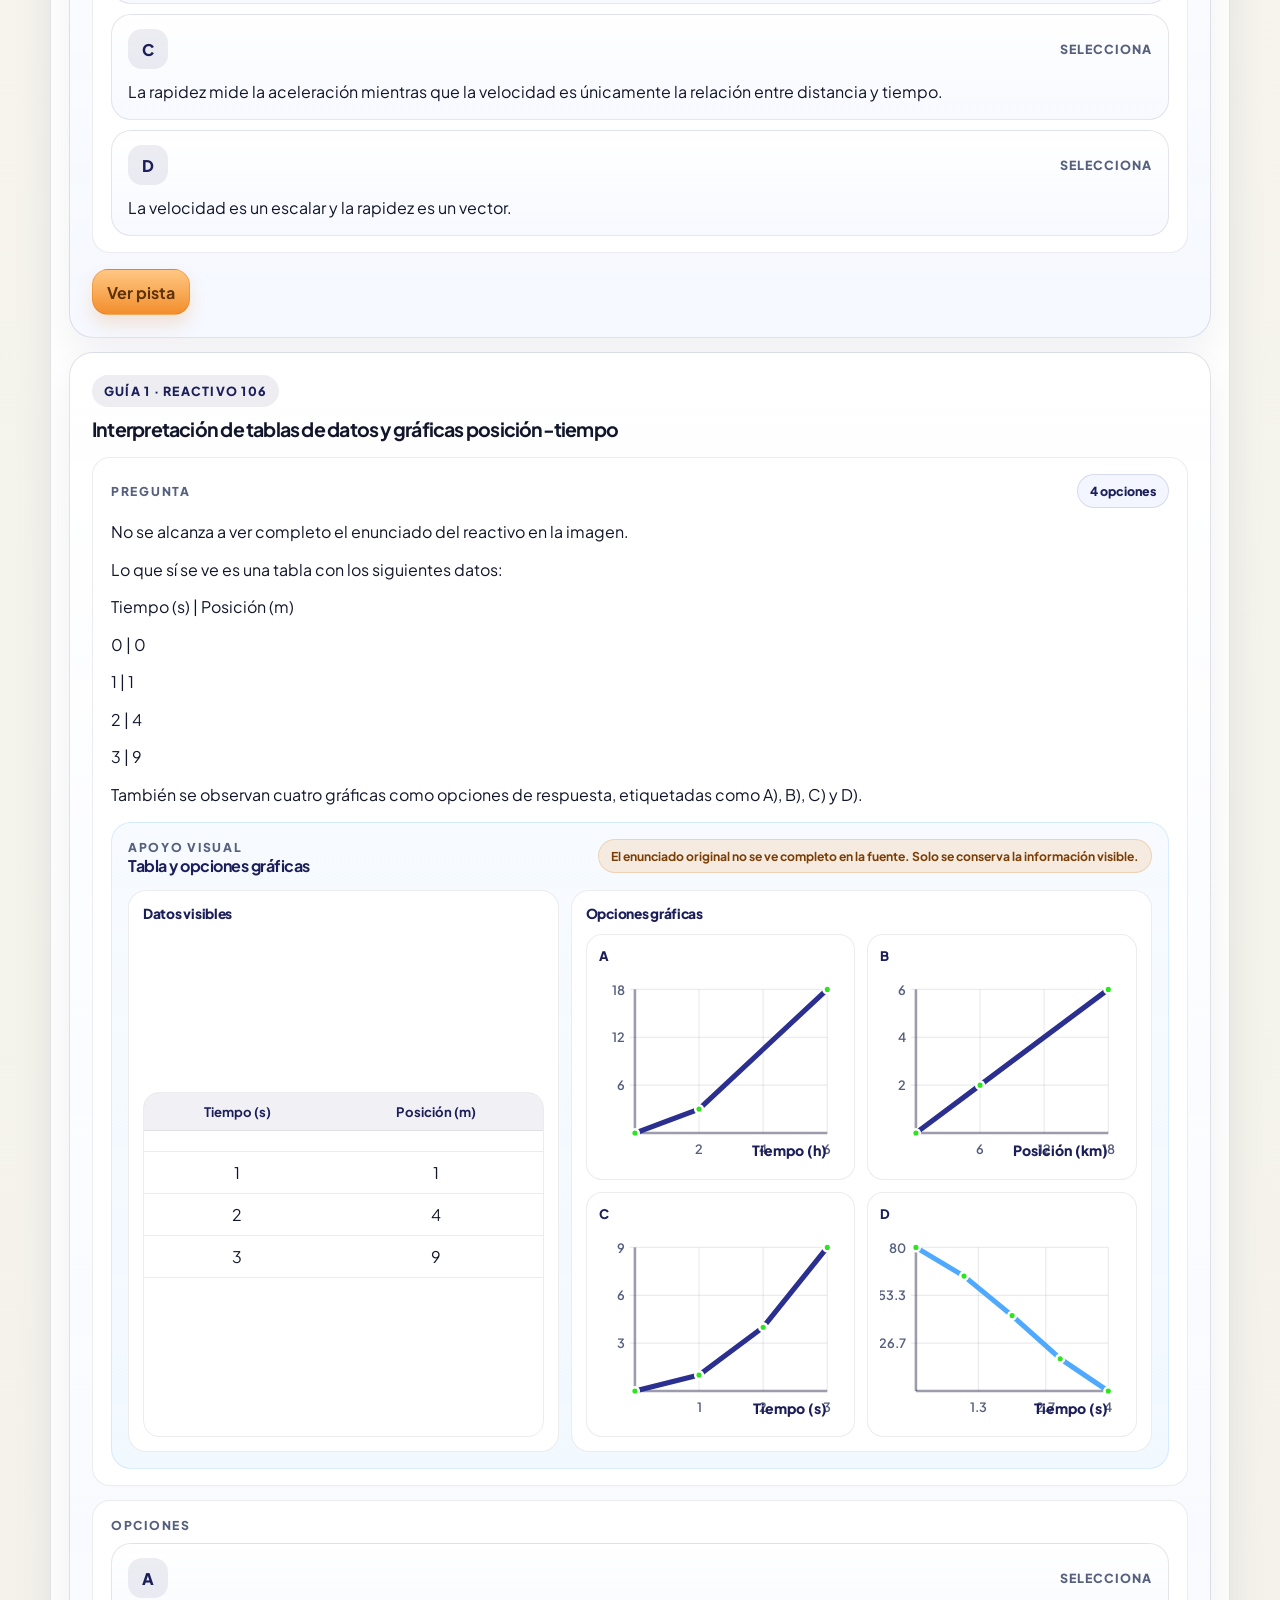
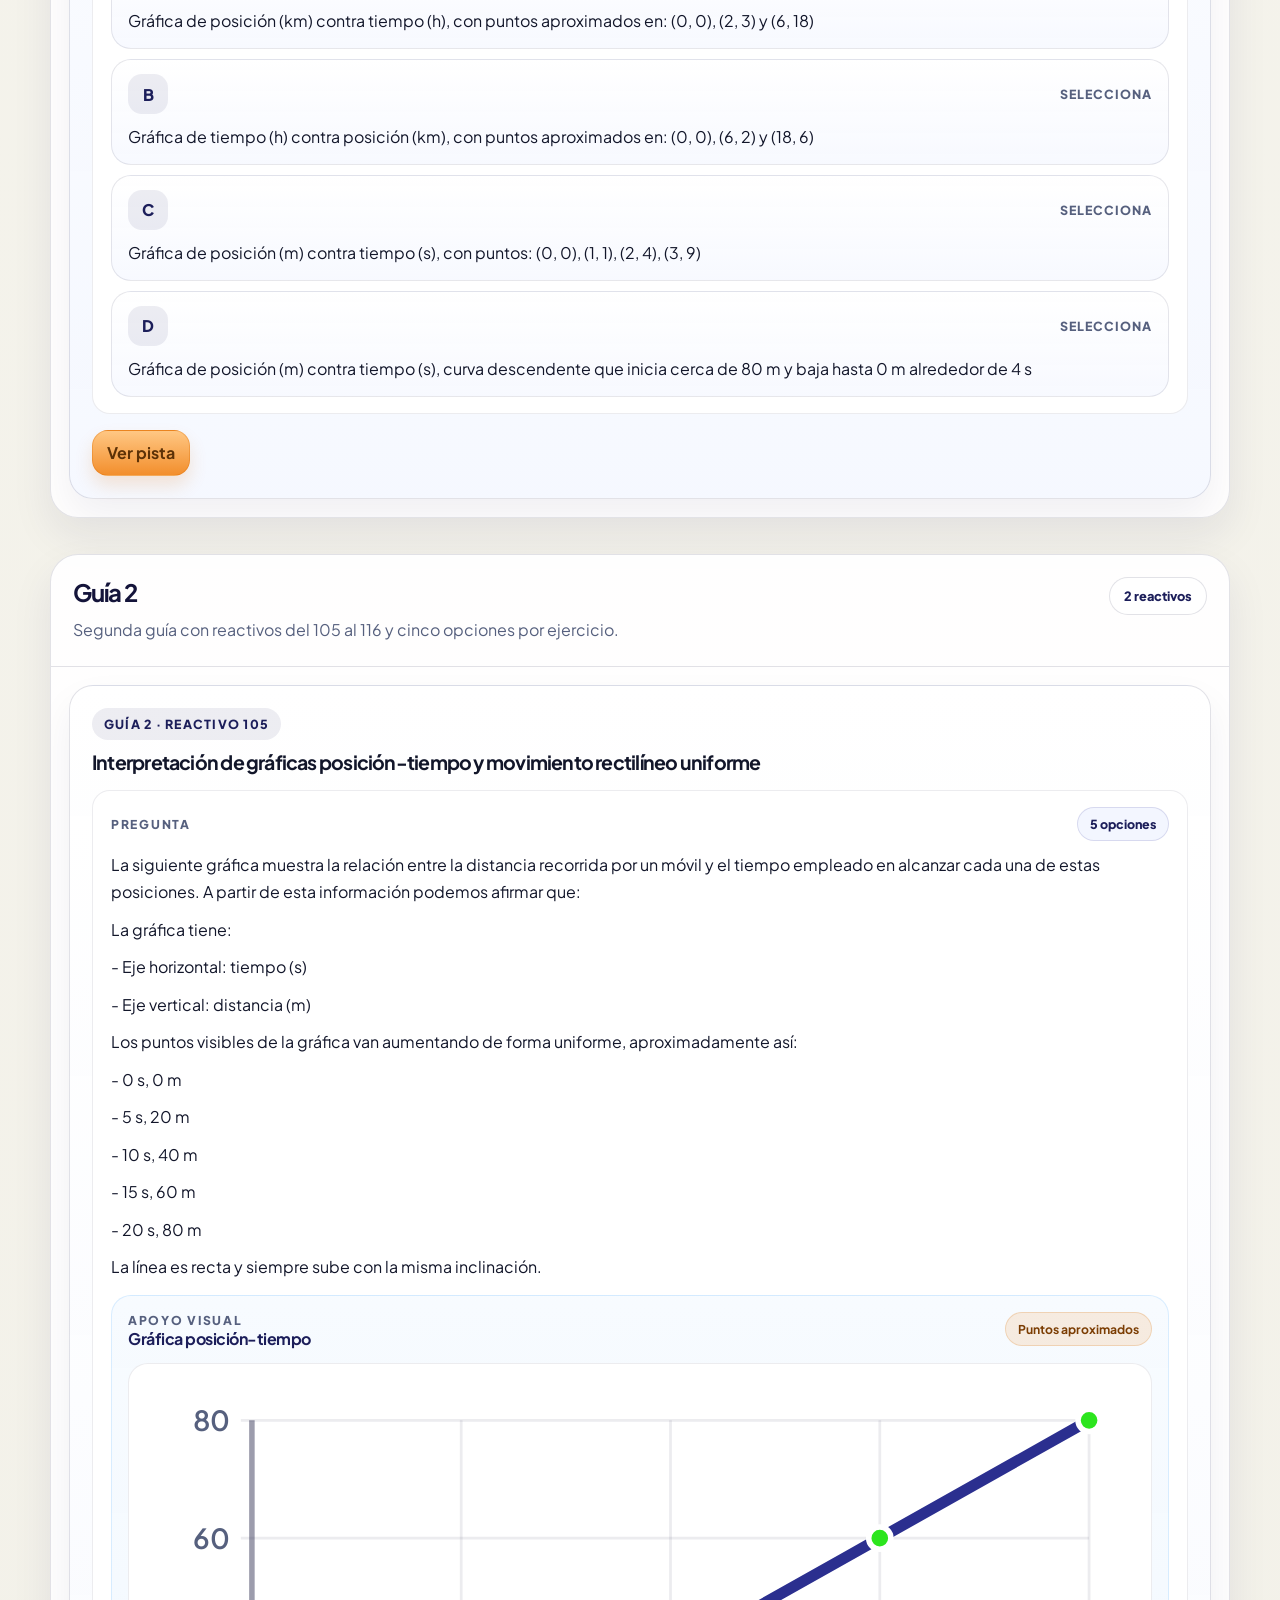
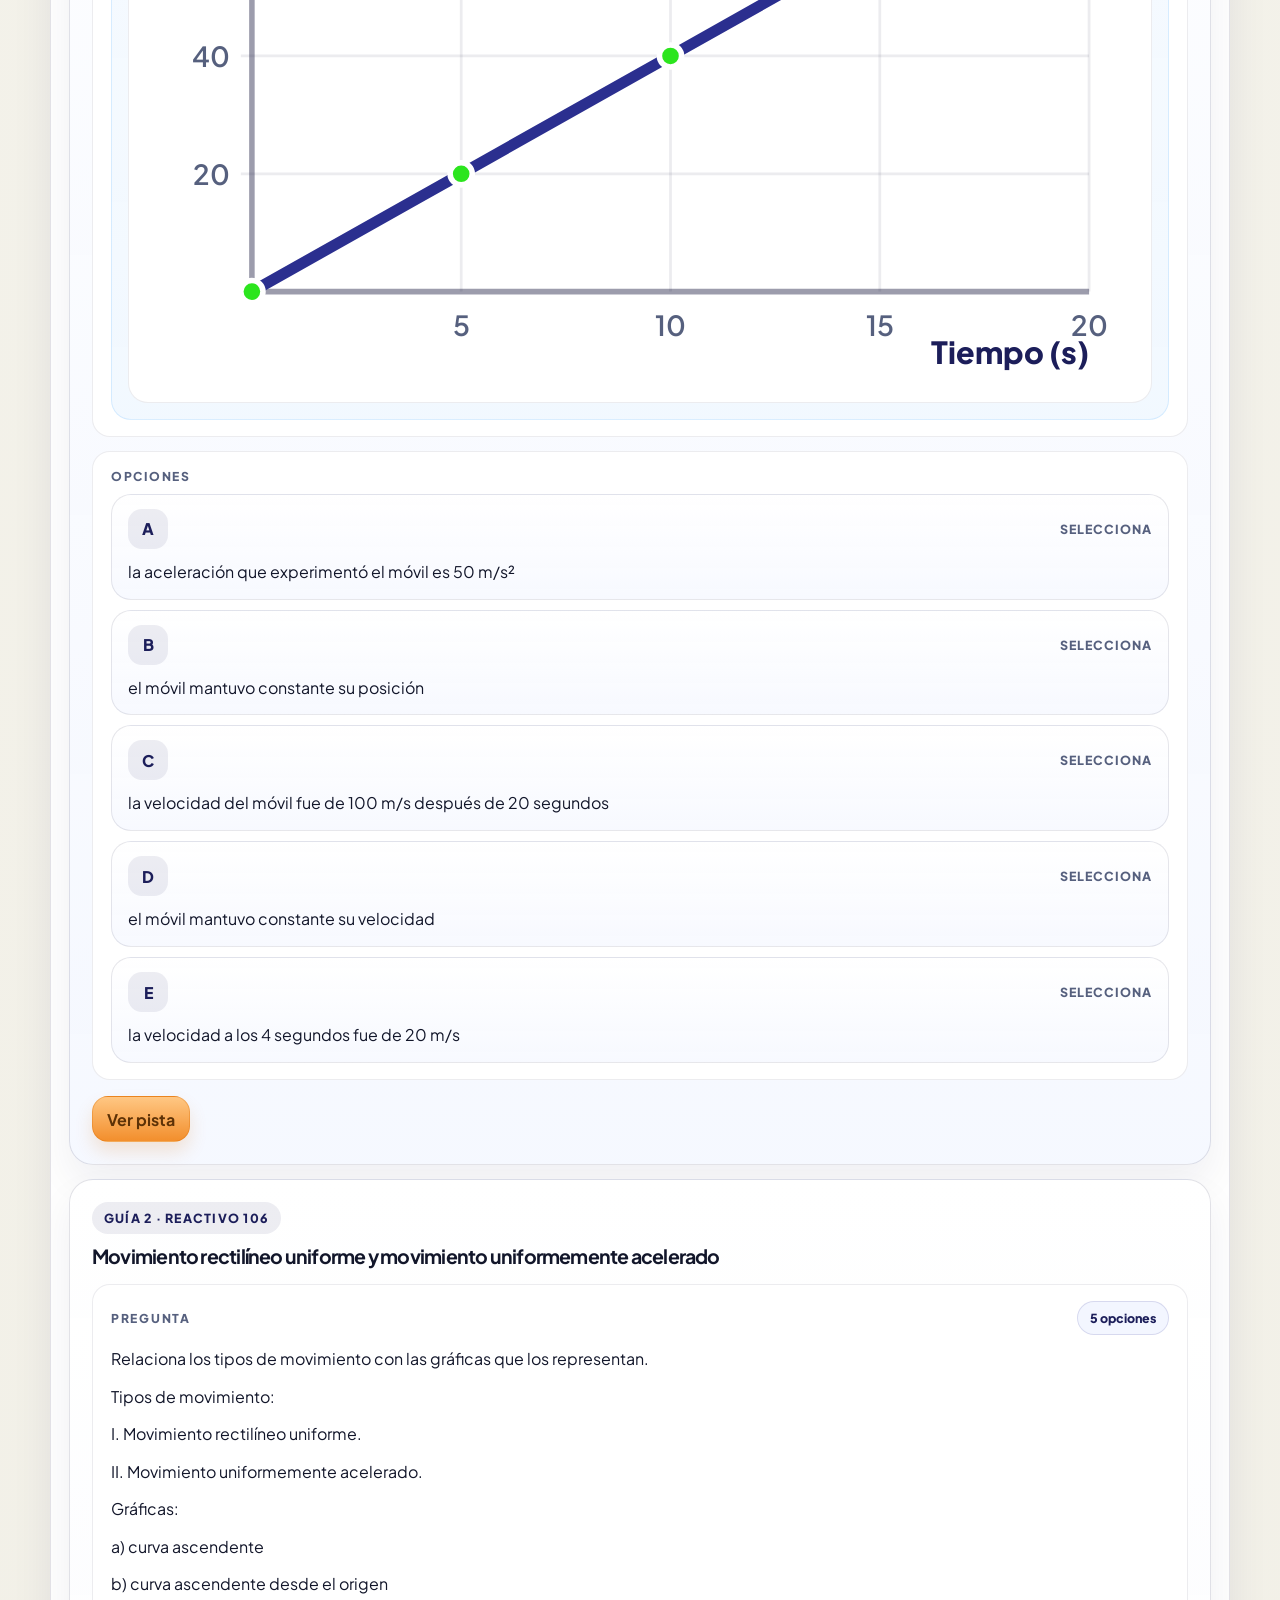
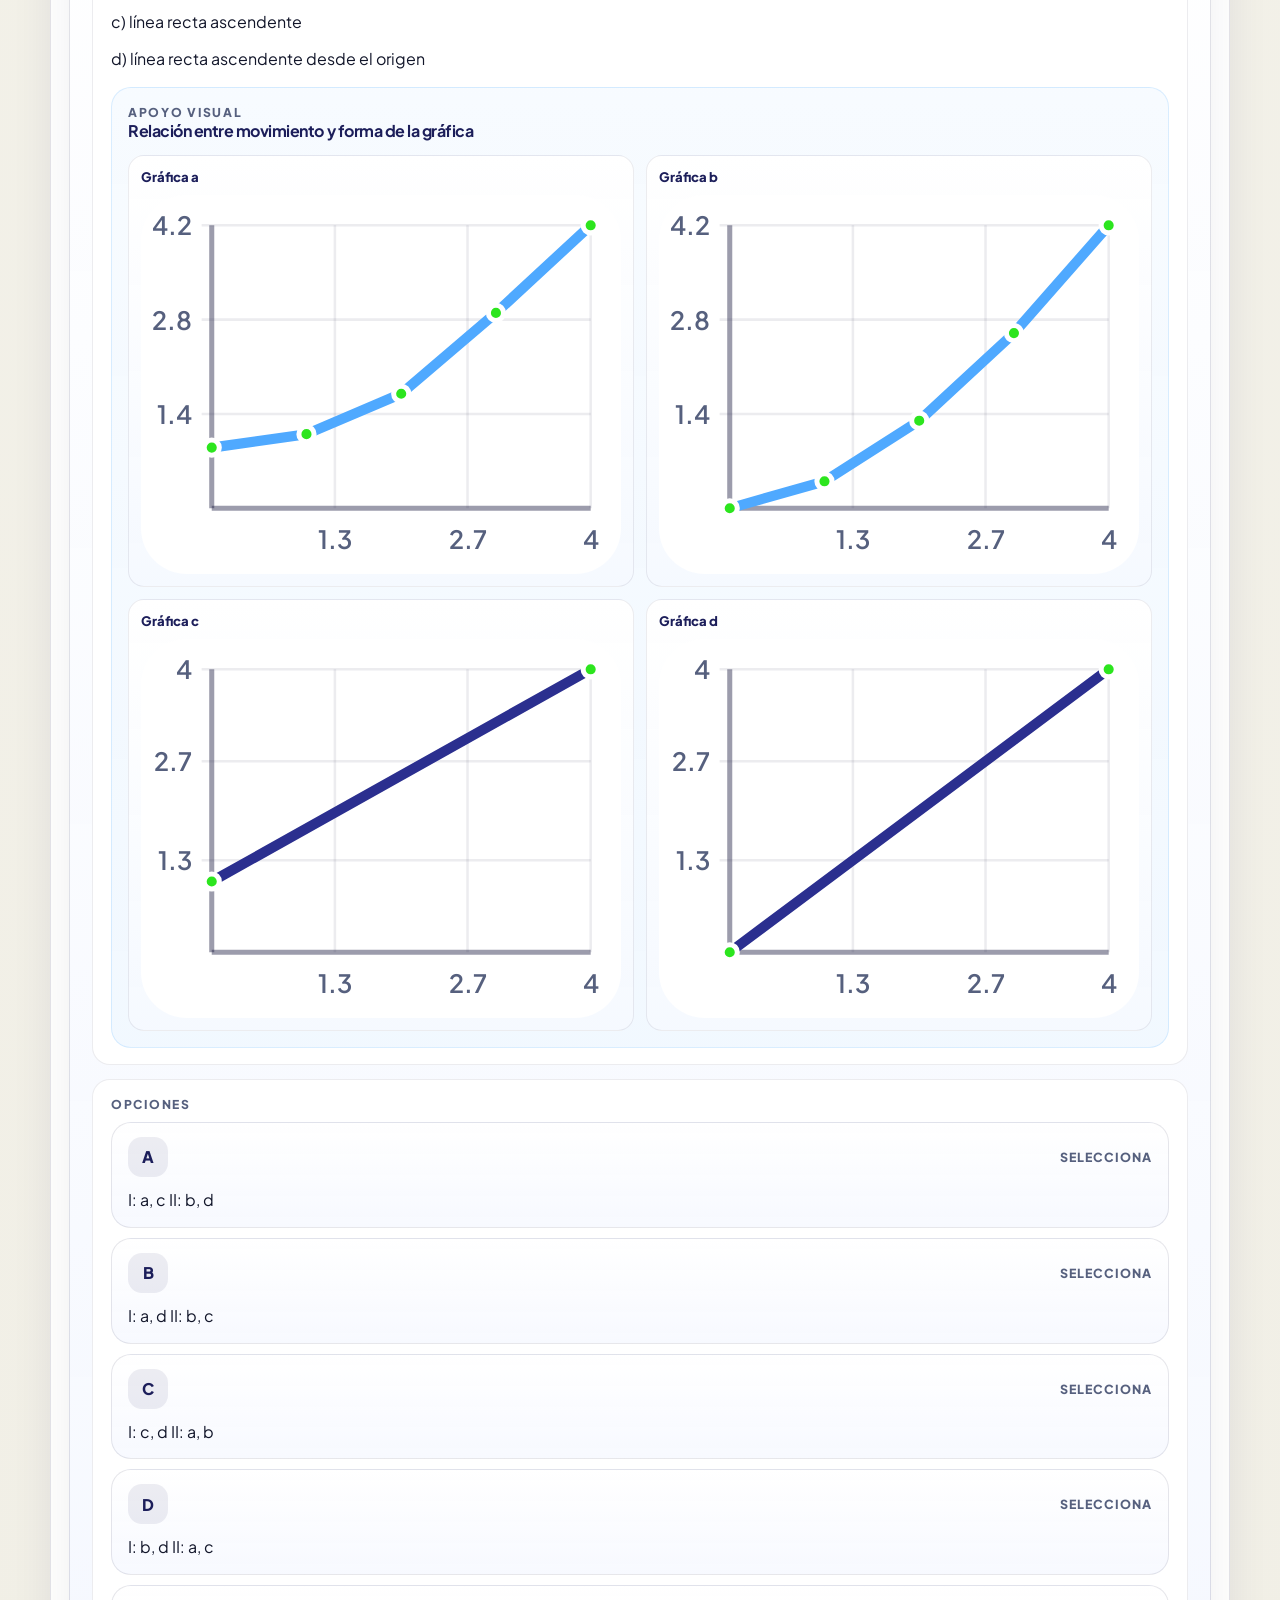
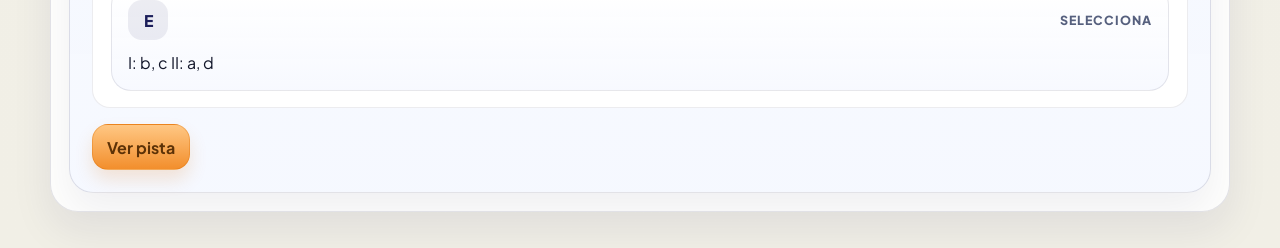
==== commit ea2888f4: "Update physics app hero title" ====
--- a/index-fisica.html
+++ b/index-fisica.html
@@ -31,7 +31,7 @@
       <div class="hero-copy">
         <div class="hero-intro">
           <span class="pill">Guías 1 y 2 · Física</span>
-          <h1>Practica Física respetando el orden real de las dos guías ECOEMS.</h1>
+          <h1>Practica Física ECOEMS</h1>
         </div>
         <p class="lead">Cada reactivo conserva su secuencia original, permite intentar de nuevo y solo desbloquea el análisis cuando la respuesta ya fue resuelta correctamente.</p>
 
